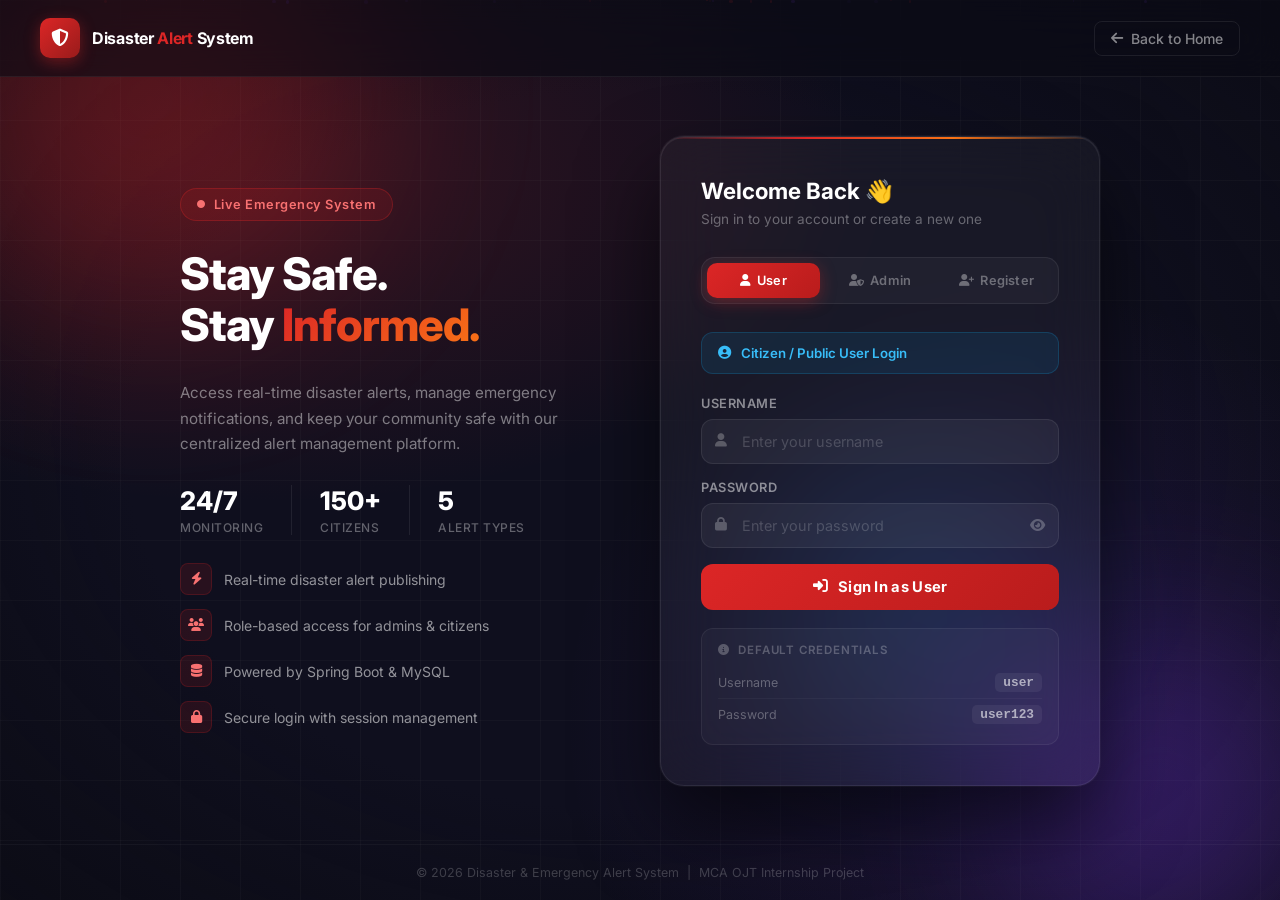
==== frontend/login.html @ 164ced91 "Initial commit" ====
<!DOCTYPE html>
<html lang="en">
<head>
    <meta charset="UTF-8">
    <meta name="viewport" content="width=device-width, initial-scale=1.0">
    <title>Login | Disaster & Emergency Alert System</title>
    <link rel="stylesheet" href="https://cdnjs.cloudflare.com/ajax/libs/font-awesome/6.5.1/css/all.min.css">
    <link href="https://fonts.googleapis.com/css2?family=Inter:wght@300;400;500;600;700;800&display=swap" rel="stylesheet">
    <style>

        /* ============================================================
           RESET & BASE
        ============================================================ */
        *, *::before, *::after { margin: 0; padding: 0; box-sizing: border-box; }

        body {
            font-family: 'Inter', sans-serif;
            min-height: 100vh;
            background: #0a0a0f;
            overflow-x: hidden;
            display: flex;
            flex-direction: column;
        }

        /* ============================================================
           ANIMATED BACKGROUND
        ============================================================ */
        .bg-canvas {
            position: fixed;
            inset: 0;
            z-index: 0;
            overflow: hidden;
        }

        .bg-gradient {
            position: absolute;
            inset: 0;
            background:
                radial-gradient(ellipse 80% 60% at 20% 20%, rgba(220,38,38,0.18) 0%, transparent 60%),
                radial-gradient(ellipse 60% 80% at 80% 80%, rgba(124,58,237,0.15) 0%, transparent 60%),
                radial-gradient(ellipse 100% 100% at 50% 50%, rgba(15,15,30,1) 40%, transparent 100%);
        }

        /* Floating orbs */
        .orb {
            position: absolute;
            border-radius: 50%;
            filter: blur(80px);
            animation: floatOrb 12s ease-in-out infinite;
            opacity: 0.35;
        }
        .orb-1 { width: 500px; height: 500px; background: radial-gradient(circle, #dc2626, transparent); top: -150px; left: -100px; animation-duration: 14s; }
        .orb-2 { width: 400px; height: 400px; background: radial-gradient(circle, #7c3aed, transparent); bottom: -100px; right: -80px; animation-duration: 18s; animation-delay: -5s; }
        .orb-3 { width: 300px; height: 300px; background: radial-gradient(circle, #0ea5e9, transparent); top: 50%; left: 60%; animation-duration: 16s; animation-delay: -8s; opacity: 0.2; }

        @keyframes floatOrb {
            0%, 100% { transform: translate(0, 0) scale(1); }
            33%       { transform: translate(30px, -40px) scale(1.05); }
            66%       { transform: translate(-20px, 30px) scale(0.95); }
        }

        /* Grid lines */
        .bg-grid {
            position: absolute;
            inset: 0;
            background-image:
                linear-gradient(rgba(255,255,255,0.025) 1px, transparent 1px),
                linear-gradient(90deg, rgba(255,255,255,0.025) 1px, transparent 1px);
            background-size: 60px 60px;
        }

        /* Floating particles */
        .particle {
            position: absolute;
            width: 3px; height: 3px;
            border-radius: 50%;
            background: rgba(220,38,38,0.7);
            animation: rise linear infinite;
        }
        @keyframes rise {
            0%   { transform: translateY(100vh) scale(0); opacity: 0; }
            10%  { opacity: 1; }
            90%  { opacity: 0.8; }
            100% { transform: translateY(-20px) scale(1); opacity: 0; }
        }

        /* ============================================================
           NAVBAR
        ============================================================ */
        nav {
            position: relative;
            z-index: 100;
            display: flex;
            align-items: center;
            justify-content: space-between;
            padding: 18px 40px;
            background: rgba(10,10,20,0.6);
            backdrop-filter: blur(20px);
            border-bottom: 1px solid rgba(255,255,255,0.06);
        }

        .nav-logo {
            display: flex;
            align-items: center;
            gap: 12px;
            text-decoration: none;
        }

        .nav-logo-icon {
            width: 40px; height: 40px;
            border-radius: 10px;
            background: linear-gradient(135deg, #dc2626, #991b1b);
            display: flex;
            align-items: center;
            justify-content: center;
            font-size: 1.1rem;
            color: #fff;
            box-shadow: 0 4px 15px rgba(220,38,38,0.4);
        }

        .nav-logo-text {
            font-size: 1rem;
            font-weight: 700;
            color: #fff;
            letter-spacing: -0.3px;
        }

        .nav-logo-text span { color: #dc2626; }

        .nav-back {
            display: flex;
            align-items: center;
            gap: 8px;
            color: rgba(255,255,255,0.5);
            text-decoration: none;
            font-size: 0.875rem;
            font-weight: 500;
            padding: 8px 16px;
            border-radius: 8px;
            border: 1px solid rgba(255,255,255,0.08);
            transition: all 0.3s ease;
        }

        .nav-back:hover {
            color: #fff;
            border-color: rgba(255,255,255,0.2);
            background: rgba(255,255,255,0.05);
        }

        /* ============================================================
           MAIN LAYOUT
        ============================================================ */
        .page-wrapper {
            flex: 1;
            position: relative;
            z-index: 10;
            display: flex;
            align-items: center;
            justify-content: center;
            padding: 40px 20px;
            gap: 60px;
        }

        /* ---- Left panel (branding) ---- */
        .brand-panel {
            flex: 1;
            max-width: 420px;
            display: flex;
            flex-direction: column;
            gap: 28px;
            animation: fadeInLeft 0.8s ease forwards;
        }

        @keyframes fadeInLeft {
            from { opacity: 0; transform: translateX(-30px); }
            to   { opacity: 1; transform: translateX(0); }
        }

        .brand-badge {
            display: inline-flex;
            align-items: center;
            gap: 8px;
            padding: 8px 16px;
            background: rgba(220,38,38,0.12);
            border: 1px solid rgba(220,38,38,0.3);
            border-radius: 50px;
            color: #f87171;
            font-size: 0.8rem;
            font-weight: 600;
            letter-spacing: 0.5px;
            width: fit-content;
        }

        .brand-badge i { animation: blink 1.5s ease-in-out infinite; }
        @keyframes blink { 0%,100%{opacity:1;} 50%{opacity:0.4;} }

        .brand-title {
            font-size: 2.8rem;
            font-weight: 800;
            color: #fff;
            line-height: 1.15;
            letter-spacing: -1px;
        }

        .brand-title span {
            background: linear-gradient(135deg, #dc2626, #f97316);
            -webkit-background-clip: text;
            -webkit-text-fill-color: transparent;
        }

        .brand-desc {
            color: rgba(255,255,255,0.45);
            font-size: 0.95rem;
            line-height: 1.7;
        }

        .brand-stats {
            display: flex;
            gap: 24px;
        }

        .stat-item {
            display: flex;
            flex-direction: column;
            gap: 4px;
        }

        .stat-num {
            font-size: 1.6rem;
            font-weight: 800;
            color: #fff;
        }

        .stat-label {
            font-size: 0.75rem;
            color: rgba(255,255,255,0.35);
            font-weight: 500;
            text-transform: uppercase;
            letter-spacing: 0.5px;
        }

        .stat-divider {
            width: 1px;
            background: rgba(255,255,255,0.08);
            margin: 0 4px;
        }

        .feature-list {
            display: flex;
            flex-direction: column;
            gap: 14px;
        }

        .feature-item {
            display: flex;
            align-items: center;
            gap: 12px;
            color: rgba(255,255,255,0.55);
            font-size: 0.875rem;
        }

        .feature-icon {
            width: 32px; height: 32px;
            border-radius: 8px;
            background: rgba(220,38,38,0.12);
            border: 1px solid rgba(220,38,38,0.2);
            display: flex;
            align-items: center;
            justify-content: center;
            color: #f87171;
            font-size: 0.8rem;
            flex-shrink: 0;
        }

        /* ---- Right panel (card) ---- */
        .login-card {
            width: 100%;
            max-width: 440px;
            background: rgba(255,255,255,0.04);
            border: 1px solid rgba(255,255,255,0.08);
            border-radius: 24px;
            padding: 40px;
            backdrop-filter: blur(30px);
            box-shadow:
                0 0 0 1px rgba(255,255,255,0.04),
                0 40px 80px rgba(0,0,0,0.6),
                inset 0 1px 0 rgba(255,255,255,0.07);
            animation: fadeInRight 0.8s ease forwards;
            position: relative;
            overflow: hidden;
        }

        @keyframes fadeInRight {
            from { opacity: 0; transform: translateX(30px); }
            to   { opacity: 1; transform: translateX(0); }
        }

        /* Card top accent */
        .login-card::before {
            content: '';
            position: absolute;
            top: 0; left: 0; right: 0;
            height: 2px;
            background: linear-gradient(90deg, transparent, #dc2626, #f97316, transparent);
        }

        /* ============================================================
           TABS
        ============================================================ */
        .card-header {
            margin-bottom: 30px;
        }

        .card-title {
            font-size: 1.4rem;
            font-weight: 700;
            color: #fff;
            margin-bottom: 6px;
        }

        .card-subtitle {
            font-size: 0.85rem;
            color: rgba(255,255,255,0.35);
        }

        .tab-group {
            display: flex;
            gap: 4px;
            background: rgba(255,255,255,0.04);
            border: 1px solid rgba(255,255,255,0.07);
            border-radius: 14px;
            padding: 5px;
            margin-bottom: 28px;
        }

        .tab-btn {
            flex: 1;
            padding: 10px 8px;
            border: none;
            border-radius: 10px;
            cursor: pointer;
            font-size: 0.8rem;
            font-weight: 600;
            font-family: 'Inter', sans-serif;
            transition: all 0.25s ease;
            background: transparent;
            color: rgba(255,255,255,0.35);
            display: flex;
            align-items: center;
            justify-content: center;
            gap: 6px;
            letter-spacing: 0.2px;
        }

        .tab-btn i { font-size: 0.75rem; }

        .tab-btn.active {
            background: linear-gradient(135deg, #dc2626, #b91c1c);
            color: #fff;
            box-shadow: 0 4px 16px rgba(220,38,38,0.35);
        }

        .tab-btn:not(.active):hover {
            background: rgba(255,255,255,0.06);
            color: rgba(255,255,255,0.7);
        }

        /* ============================================================
           FORMS
        ============================================================ */
        .form-section { display: none; }
        .form-section.active {
            display: block;
            animation: formFadeIn 0.3s ease;
        }

        @keyframes formFadeIn {
            from { opacity: 0; transform: translateY(8px); }
            to   { opacity: 1; transform: translateY(0); }
        }

        .form-role-badge {
            display: flex;
            align-items: center;
            gap: 10px;
            padding: 12px 16px;
            border-radius: 12px;
            margin-bottom: 22px;
            font-size: 0.83rem;
            font-weight: 600;
        }

        .form-role-badge.user-badge {
            background: rgba(14,165,233,0.1);
            border: 1px solid rgba(14,165,233,0.2);
            color: #38bdf8;
        }

        .form-role-badge.admin-badge {
            background: rgba(245,158,11,0.1);
            border: 1px solid rgba(245,158,11,0.2);
            color: #fbbf24;
        }

        .form-role-badge.register-badge {
            background: rgba(34,197,94,0.1);
            border: 1px solid rgba(34,197,94,0.2);
            color: #4ade80;
        }

        /* Input fields */
        .field {
            margin-bottom: 16px;
        }

        .field label {
            display: block;
            font-size: 0.8rem;
            font-weight: 600;
            color: rgba(255,255,255,0.5);
            margin-bottom: 8px;
            text-transform: uppercase;
            letter-spacing: 0.5px;
        }

        .input-wrap {
            position: relative;
        }

        .input-wrap .field-icon {
            position: absolute;
            left: 14px;
            top: 50%;
            transform: translateY(-50%);
            color: rgba(255,255,255,0.25);
            font-size: 0.85rem;
            pointer-events: none;
            transition: color 0.3s;
        }

        .input-wrap input {
            width: 100%;
            padding: 13px 14px 13px 40px;
            background: rgba(255,255,255,0.05);
            border: 1px solid rgba(255,255,255,0.08);
            border-radius: 12px;
            color: #fff;
            font-size: 0.9rem;
            font-family: 'Inter', sans-serif;
            transition: all 0.25s ease;
            outline: none;
        }

        .input-wrap input::placeholder { color: rgba(255,255,255,0.18); }

        .input-wrap input:focus {
            border-color: rgba(220,38,38,0.6);
            background: rgba(220,38,38,0.06);
            box-shadow: 0 0 0 3px rgba(220,38,38,0.1);
        }

        .input-wrap input:focus + .field-icon,
        .input-wrap:focus-within .field-icon { color: #f87171; }

        /* Reorder icons to be before input for z-index */
        .input-wrap { display: flex; flex-direction: column; position: relative; }
        .input-wrap input { order: 1; }
        .input-wrap .field-icon { order: 0; position: absolute; }

        /* Toggle password visibility */
        .toggle-pw {
            position: absolute;
            right: 14px;
            top: 50%;
            transform: translateY(-50%);
            color: rgba(255,255,255,0.25);
            cursor: pointer;
            font-size: 0.85rem;
            transition: color 0.3s;
            z-index: 2;
        }
        .toggle-pw:hover { color: rgba(255,255,255,0.6); }

        /* Submit button */
        .btn-submit {
            width: 100%;
            padding: 14px;
            margin-top: 8px;
            background: linear-gradient(135deg, #dc2626 0%, #b91c1c 100%);
            color: #fff;
            border: none;
            border-radius: 12px;
            font-size: 0.92rem;
            font-weight: 700;
            font-family: 'Inter', sans-serif;
            cursor: pointer;
            letter-spacing: 0.3px;
            transition: all 0.25s ease;
            position: relative;
            overflow: hidden;
            display: flex;
            align-items: center;
            justify-content: center;
            gap: 10px;
        }

        .btn-submit::after {
            content: '';
            position: absolute;
            inset: 0;
            background: linear-gradient(135deg, rgba(255,255,255,0.15), transparent);
            opacity: 0;
            transition: opacity 0.25s;
        }

        .btn-submit:hover { transform: translateY(-2px); box-shadow: 0 8px 24px rgba(220,38,38,0.45); }
        .btn-submit:hover::after { opacity: 1; }
        .btn-submit:active { transform: translateY(0); }
        .btn-submit:disabled { opacity: 0.6; cursor: not-allowed; transform: none; }

        /* Spinner */
        .btn-spinner {
            width: 16px; height: 16px;
            border: 2px solid rgba(255,255,255,0.3);
            border-top-color: #fff;
            border-radius: 50%;
            animation: spin 0.7s linear infinite;
        }
        @keyframes spin { to { transform: rotate(360deg); } }

        /* ============================================================
           MESSAGES
        ============================================================ */
        .msg-box {
            display: none;
            margin-top: 14px;
            padding: 12px 16px;
            border-radius: 10px;
            font-size: 0.85rem;
            font-weight: 500;
            align-items: center;
            gap: 10px;
        }

        .msg-box.show { display: flex; animation: formFadeIn 0.3s ease; }

        .msg-box.success {
            background: rgba(34,197,94,0.1);
            border: 1px solid rgba(34,197,94,0.25);
            color: #4ade80;
        }

        .msg-box.error {
            background: rgba(220,38,38,0.1);
            border: 1px solid rgba(220,38,38,0.25);
            color: #f87171;
        }

        /* ============================================================
           CREDENTIALS HINT
        ============================================================ */
        .creds-hint {
            margin-top: 18px;
            padding: 14px 16px;
            background: rgba(255,255,255,0.03);
            border: 1px solid rgba(255,255,255,0.06);
            border-radius: 12px;
        }

        .creds-hint-title {
            font-size: 0.72rem;
            font-weight: 600;
            color: rgba(255,255,255,0.25);
            text-transform: uppercase;
            letter-spacing: 0.8px;
            margin-bottom: 10px;
        }

        .creds-row {
            display: flex;
            align-items: center;
            justify-content: space-between;
            padding: 6px 0;
        }

        .creds-row:not(:last-child) {
            border-bottom: 1px solid rgba(255,255,255,0.04);
        }

        .creds-label {
            font-size: 0.78rem;
            color: rgba(255,255,255,0.3);
        }

        .creds-value {
            font-size: 0.8rem;
            font-weight: 600;
            color: rgba(255,255,255,0.6);
            font-family: 'Courier New', monospace;
            background: rgba(255,255,255,0.06);
            padding: 2px 8px;
            border-radius: 5px;
        }

        /* ============================================================
           DIVIDER
        ============================================================ */
        .divider {
            display: flex;
            align-items: center;
            gap: 12px;
            margin: 18px 0;
        }

        .divider-line {
            flex: 1;
            height: 1px;
            background: rgba(255,255,255,0.06);
        }

        .divider-text {
            font-size: 0.75rem;
            color: rgba(255,255,255,0.2);
            font-weight: 500;
        }

        /* ============================================================
           FOOTER
        ============================================================ */
        footer {
            position: relative;
            z-index: 10;
            text-align: center;
            padding: 20px;
            border-top: 1px solid rgba(255,255,255,0.04);
            color: rgba(255,255,255,0.2);
            font-size: 0.78rem;
        }

        /* ============================================================
           RESPONSIVE
        ============================================================ */
        @media (max-width: 900px) {
            .brand-panel { display: none; }
            .page-wrapper { justify-content: center; }
        }

        @media (max-width: 480px) {
            .login-card { padding: 28px 22px; border-radius: 18px; }
            nav { padding: 14px 20px; }
        }

    </style>
</head>
<body>

<!-- ===== BACKGROUND ===== -->
<div class="bg-canvas">
    <div class="bg-gradient"></div>
    <div class="bg-grid"></div>
    <div class="orb orb-1"></div>
    <div class="orb orb-2"></div>
    <div class="orb orb-3"></div>
    <!-- Particles generated by JS -->
</div>

<!-- ===== NAVBAR ===== -->
<nav>
    <a href="index.html" class="nav-logo">
        <div class="nav-logo-icon"><i class="fa-solid fa-shield-halved"></i></div>
        <span class="nav-logo-text">Disaster <span>Alert</span> System</span>
    </a>
    <a href="index.html" class="nav-back">
        <i class="fa-solid fa-arrow-left"></i> Back to Home
    </a>
</nav>

<!-- ===== MAIN ===== -->
<div class="page-wrapper">

    <!-- LEFT BRAND PANEL -->
    <div class="brand-panel">
        <div class="brand-badge">
            <i class="fa-solid fa-circle" style="font-size:0.5rem"></i>
            Live Emergency System
        </div>

        <h1 class="brand-title">
            Stay Safe.<br>
            Stay <span>Informed.</span>
        </h1>

        <p class="brand-desc">
            Access real-time disaster alerts, manage emergency notifications, and keep your community safe with our centralized alert management platform.
        </p>

        <div class="brand-stats">
            <div class="stat-item">
                <div class="stat-num">24/7</div>
                <div class="stat-label">Monitoring</div>
            </div>
            <div class="stat-divider"></div>
            <div class="stat-item">
                <div class="stat-num">150+</div>
                <div class="stat-label">Citizens</div>
            </div>
            <div class="stat-divider"></div>
            <div class="stat-item">
                <div class="stat-num">5</div>
                <div class="stat-label">Alert Types</div>
            </div>
        </div>

        <div class="feature-list">
            <div class="feature-item">
                <div class="feature-icon"><i class="fa-solid fa-bolt"></i></div>
                Real-time disaster alert publishing
            </div>
            <div class="feature-item">
                <div class="feature-icon"><i class="fa-solid fa-users"></i></div>
                Role-based access for admins & citizens
            </div>
            <div class="feature-item">
                <div class="feature-icon"><i class="fa-solid fa-database"></i></div>
                Powered by Spring Boot & MySQL
            </div>
            <div class="feature-item">
                <div class="feature-icon"><i class="fa-solid fa-lock"></i></div>
                Secure login with session management
            </div>
        </div>
    </div>

    <!-- RIGHT LOGIN CARD -->
    <div class="login-card">

        <div class="card-header">
            <div class="card-title">Welcome Back 👋</div>
            <div class="card-subtitle">Sign in to your account or create a new one</div>
        </div>

        <!-- Tabs -->
        <div class="tab-group">
            <button class="tab-btn active" id="tabUser" onclick="switchTab('User')">
                <i class="fa-solid fa-user"></i> User
            </button>
            <button class="tab-btn" id="tabAdmin" onclick="switchTab('Admin')">
                <i class="fa-solid fa-user-shield"></i> Admin
            </button>
            <button class="tab-btn" id="tabRegister" onclick="switchTab('Register')">
                <i class="fa-solid fa-user-plus"></i> Register
            </button>
        </div>

        <!-- ===== USER LOGIN ===== -->
        <div class="form-section active" id="sectionUser">
            <div class="form-role-badge user-badge">
                <i class="fa-solid fa-user-circle"></i>
                Citizen / Public User Login
            </div>

            <div class="field">
                <label>Username</label>
                <div class="input-wrap">
                    <i class="fa-solid fa-user field-icon"></i>
                    <input type="text" id="userUsername" placeholder="Enter your username" autocomplete="username">
                </div>
            </div>

            <div class="field">
                <label>Password</label>
                <div class="input-wrap">
                    <i class="fa-solid fa-lock field-icon"></i>
                    <input type="password" id="userPassword" placeholder="Enter your password" autocomplete="current-password">
                    <span class="toggle-pw" onclick="togglePw('userPassword', this)"><i class="fa-solid fa-eye"></i></span>
                </div>
            </div>

            <button class="btn-submit" id="btnUserLogin" onclick="doLogin('user')">
                <i class="fa-solid fa-right-to-bracket"></i>
                Sign In as User
            </button>

            <div class="msg-box" id="userMsg"></div>

            <div class="creds-hint">
                <div class="creds-hint-title"><i class="fa-solid fa-circle-info"></i> &nbsp;Default Credentials</div>
                <div class="creds-row">
                    <span class="creds-label">Username</span>
                    <span class="creds-value">user</span>
                </div>
                <div class="creds-row">
                    <span class="creds-label">Password</span>
                    <span class="creds-value">user123</span>
                </div>
            </div>
        </div>

        <!-- ===== ADMIN LOGIN ===== -->
        <div class="form-section" id="sectionAdmin">
            <div class="form-role-badge admin-badge">
                <i class="fa-solid fa-shield-halved"></i>
                Administrator Login — Restricted Access
            </div>

            <div class="field">
                <label>Admin Username</label>
                <div class="input-wrap">
                    <i class="fa-solid fa-user-tie field-icon"></i>
                    <input type="text" id="adminUsername" placeholder="Enter admin username" autocomplete="username">
                </div>
            </div>

            <div class="field">
                <label>Admin Password</label>
                <div class="input-wrap">
                    <i class="fa-solid fa-lock field-icon"></i>
                    <input type="password" id="adminPassword" placeholder="Enter admin password" autocomplete="current-password">
                    <span class="toggle-pw" onclick="togglePw('adminPassword', this)"><i class="fa-solid fa-eye"></i></span>
                </div>
            </div>

            <button class="btn-submit" id="btnAdminLogin" onclick="doLogin('admin')">
                <i class="fa-solid fa-user-shield"></i>
                Sign In as Admin
            </button>

            <div class="msg-box" id="adminMsg"></div>

            <div class="creds-hint">
                <div class="creds-hint-title"><i class="fa-solid fa-circle-info"></i> &nbsp;Default Credentials</div>
                <div class="creds-row">
                    <span class="creds-label">Username</span>
                    <span class="creds-value">admin</span>
                </div>
                <div class="creds-row">
                    <span class="creds-label">Password</span>
                    <span class="creds-value">admin123</span>
                </div>
            </div>
        </div>

        <!-- ===== REGISTER ===== -->
        <div class="form-section" id="sectionRegister">
            <div class="form-role-badge register-badge">
                <i class="fa-solid fa-user-plus"></i>
                Create a New Citizen Account
            </div>

            <div class="field">
                <label>Choose Username</label>
                <div class="input-wrap">
                    <i class="fa-solid fa-user field-icon"></i>
                    <input type="text" id="regUsername" placeholder="Pick a unique username">
                </div>
            </div>

            <div class="field">
                <label>Password</label>
                <div class="input-wrap">
                    <i class="fa-solid fa-lock field-icon"></i>
                    <input type="password" id="regPassword" placeholder="Create a password">
                    <span class="toggle-pw" onclick="togglePw('regPassword', this)"><i class="fa-solid fa-eye"></i></span>
                </div>
            </div>

            <div class="field">
                <label>Confirm Password</label>
                <div class="input-wrap">
                    <i class="fa-solid fa-lock field-icon"></i>
                    <input type="password" id="regConfirm" placeholder="Re-enter your password">
                    <span class="toggle-pw" onclick="togglePw('regConfirm', this)"><i class="fa-solid fa-eye"></i></span>
                </div>
            </div>

            <button class="btn-submit" id="btnRegister" onclick="doRegister()">
                <i class="fa-solid fa-user-plus"></i>
                Create Account
            </button>

            <div class="msg-box" id="registerMsg"></div>

            <div class="divider">
                <div class="divider-line"></div>
                <div class="divider-text">Already have an account?</div>
                <div class="divider-line"></div>
            </div>

            <button class="btn-submit" onclick="switchTab('User')" style="background:rgba(255,255,255,0.06);border:1px solid rgba(255,255,255,0.1);color:rgba(255,255,255,0.7);box-shadow:none;">
                <i class="fa-solid fa-right-to-bracket"></i> Sign In Instead
            </button>
        </div>

    </div>
</div>

<!-- ===== FOOTER ===== -->
<footer>© 2026 Disaster &amp; Emergency Alert System &nbsp;|&nbsp; MCA OJT Internship Project</footer>

<script>
    const API = 'http://localhost:8081';

    /* ---- Generate floating particles ---- */
    (function spawnParticles() {
        const canvas = document.querySelector('.bg-canvas');
        for (let i = 0; i < 22; i++) {
            const p = document.createElement('div');
            p.className = 'particle';
            p.style.cssText = `
                left: ${Math.random() * 100}%;
                width: ${Math.random() * 3 + 1}px;
                height: ${Math.random() * 3 + 1}px;
                animation-duration: ${Math.random() * 12 + 8}s;
                animation-delay: ${Math.random() * 10}s;
                opacity: ${Math.random() * 0.6 + 0.2};
                background: ${Math.random() > 0.5 ? 'rgba(220,38,38,0.8)' : 'rgba(124,58,237,0.6)'};
            `;
            canvas.appendChild(p);
        }
    })();

    /* ---- Toggle tab ---- */
    function switchTab(name) {
        document.querySelectorAll('.tab-btn').forEach(b => b.classList.remove('active'));
        document.querySelectorAll('.form-section').forEach(s => s.classList.remove('active'));
        document.getElementById('tab' + name).classList.add('active');
        document.getElementById('section' + name).classList.add('active');
    }

    /* ---- Toggle password visibility ---- */
    function togglePw(inputId, icon) {
        const input = document.getElementById(inputId);
        const isText = input.type === 'text';
        input.type = isText ? 'password' : 'text';
        icon.innerHTML = isText ? '<i class="fa-solid fa-eye"></i>' : '<i class="fa-solid fa-eye-slash"></i>';
    }

    /* ---- Show message ---- */
    function showMsg(id, text, type) {
        const el = document.getElementById(id);
        el.className = 'msg-box show ' + type;
        const icon = type === 'success' ? 'circle-check' : 'circle-xmark';
        el.innerHTML = `<i class="fa-solid fa-${icon}"></i><span>${text}</span>`;
    }

    function hideMsg(id) {
        document.getElementById(id).className = 'msg-box';
    }

    /* ---- Set button loading ---- */
    function setLoading(btnId, loading, label, icon) {
        const btn = document.getElementById(btnId);
        btn.disabled = loading;
        btn.innerHTML = loading
            ? '<div class="btn-spinner"></div> Please wait...'
            : `<i class="fa-solid fa-${icon}"></i> ${label}`;
    }

    /* ---- Login ---- */
    async function doLogin(type) {
        const isAdmin  = type === 'admin';
        const uId      = isAdmin ? 'adminUsername' : 'userUsername';
        const pId      = isAdmin ? 'adminPassword' : 'userPassword';
        const msgId    = isAdmin ? 'adminMsg'      : 'userMsg';
        const btnId    = isAdmin ? 'btnAdminLogin' : 'btnUserLogin';
        const btnLabel = isAdmin ? 'Sign In as Admin' : 'Sign In as User';
        const btnIcon  = isAdmin ? 'user-shield' : 'right-to-bracket';

        const username = document.getElementById(uId).value.trim();
        const password = document.getElementById(pId).value.trim();

        hideMsg(msgId);

        if (!username || !password) {
            showMsg(msgId, 'Please fill in all fields.', 'error');
            return;
        }

        setLoading(btnId, true, btnLabel, btnIcon);

        try {
            const res  = await fetch(`${API}/auth/login`, {
                method : 'POST',
                headers: { 'Content-Type': 'application/json' },
                body   : JSON.stringify({ username, password })
            });
            const data = await res.json();

            if (data.success) {
                if (isAdmin && data.role !== 'ADMIN') {
                    showMsg(msgId, 'Access denied. This account is not an admin.', 'error');
                    setLoading(btnId, false, btnLabel, btnIcon);
                    return;
                }
                if (!isAdmin && data.role !== 'USER') {
                    showMsg(msgId, 'Please use the Admin tab to login as admin.', 'error');
                    setLoading(btnId, false, btnLabel, btnIcon);
                    return;
                }

                localStorage.setItem('loggedIn', 'true');
                localStorage.setItem('username', data.username);
                localStorage.setItem('role', data.role);

                showMsg(msgId, `Welcome back, ${data.username}! Redirecting...`, 'success');

                setTimeout(() => {
                    window.location.href = data.role === 'ADMIN' ? 'admin.html' : 'index.html';
                }, 1200);

            } else {
                showMsg(msgId, data.message || 'Invalid username or password.', 'error');
                setLoading(btnId, false, btnLabel, btnIcon);
            }
        } catch {
            showMsg(msgId, 'Cannot connect to server. Make sure backend is running on port 8081.', 'error');
            setLoading(btnId, false, btnLabel, btnIcon);
        }
    }

    /* ---- Register ---- */
    async function doRegister() {
        const username = document.getElementById('regUsername').value.trim();
        const password = document.getElementById('regPassword').value.trim();
        const confirm  = document.getElementById('regConfirm').value.trim();

        hideMsg('registerMsg');

        if (!username || !password || !confirm) {
            showMsg('registerMsg', 'Please fill in all fields.', 'error'); return;
        }
        if (password !== confirm) {
            showMsg('registerMsg', 'Passwords do not match.', 'error'); return;
        }
        if (password.length < 4) {
            showMsg('registerMsg', 'Password must be at least 4 characters long.', 'error'); return;
        }

        setLoading('btnRegister', true, 'Create Account', 'user-plus');

        try {
            const res  = await fetch(`${API}/auth/register`, {
                method : 'POST',
                headers: { 'Content-Type': 'application/json' },
                body   : JSON.stringify({ username, password })
            });
            const data = await res.json();

            if (data.success) {
                showMsg('registerMsg', data.message, 'success');
                document.getElementById('regUsername').value = '';
                document.getElementById('regPassword').value = '';
                document.getElementById('regConfirm').value  = '';
                setTimeout(() => switchTab('User'), 2000);
            } else {
                showMsg('registerMsg', data.message, 'error');
            }
        } catch {
            showMsg('registerMsg', 'Server error. Make sure backend is running.', 'error');
        }

        setLoading('btnRegister', false, 'Create Account', 'user-plus');
    }

    /* ---- Enter key submit ---- */
    document.addEventListener('keydown', e => {
        if (e.key !== 'Enter') return;
        const active = document.querySelector('.form-section.active')?.id;
        if (active === 'sectionUser')     doLogin('user');
        if (active === 'sectionAdmin')    doLogin('admin');
        if (active === 'sectionRegister') doRegister();
    });
</script>

</body>
</html>
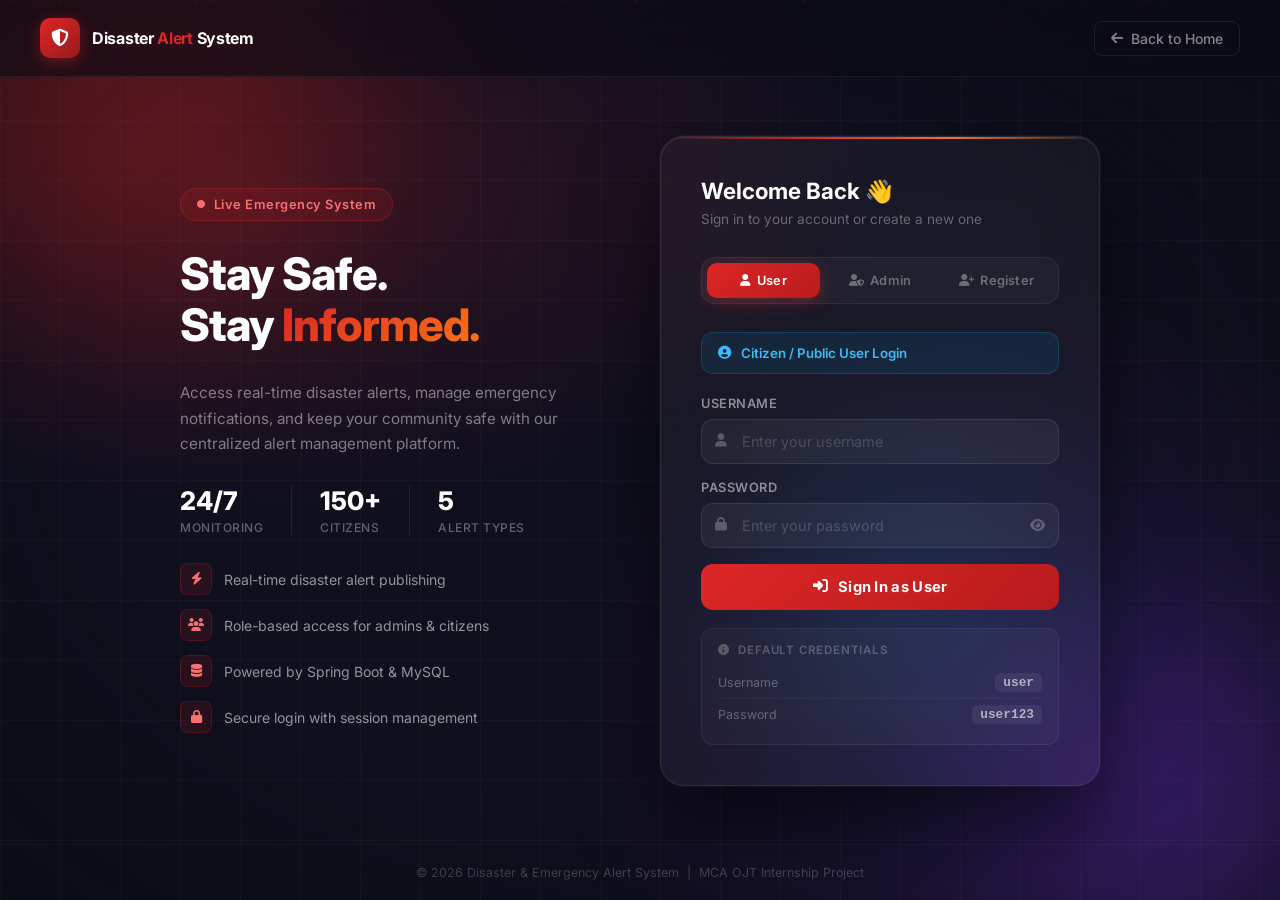
==== commit 0b697710: "fix(frontend): use Railway API on GitHub Pages" ====
--- a/frontend/login.html
+++ b/frontend/login.html
@@ -898,7 +898,7 @@
 <footer>© 2026 Disaster &amp; Emergency Alert System &nbsp;|&nbsp; MCA OJT Internship Project</footer>
 
 <script>
-    const API = 'http://localhost:8081';
+    const API = 'https://disaster-backend-production-1250.up.railway.app';
 
     /* ---- Generate floating particles ---- */
     (function spawnParticles() {
